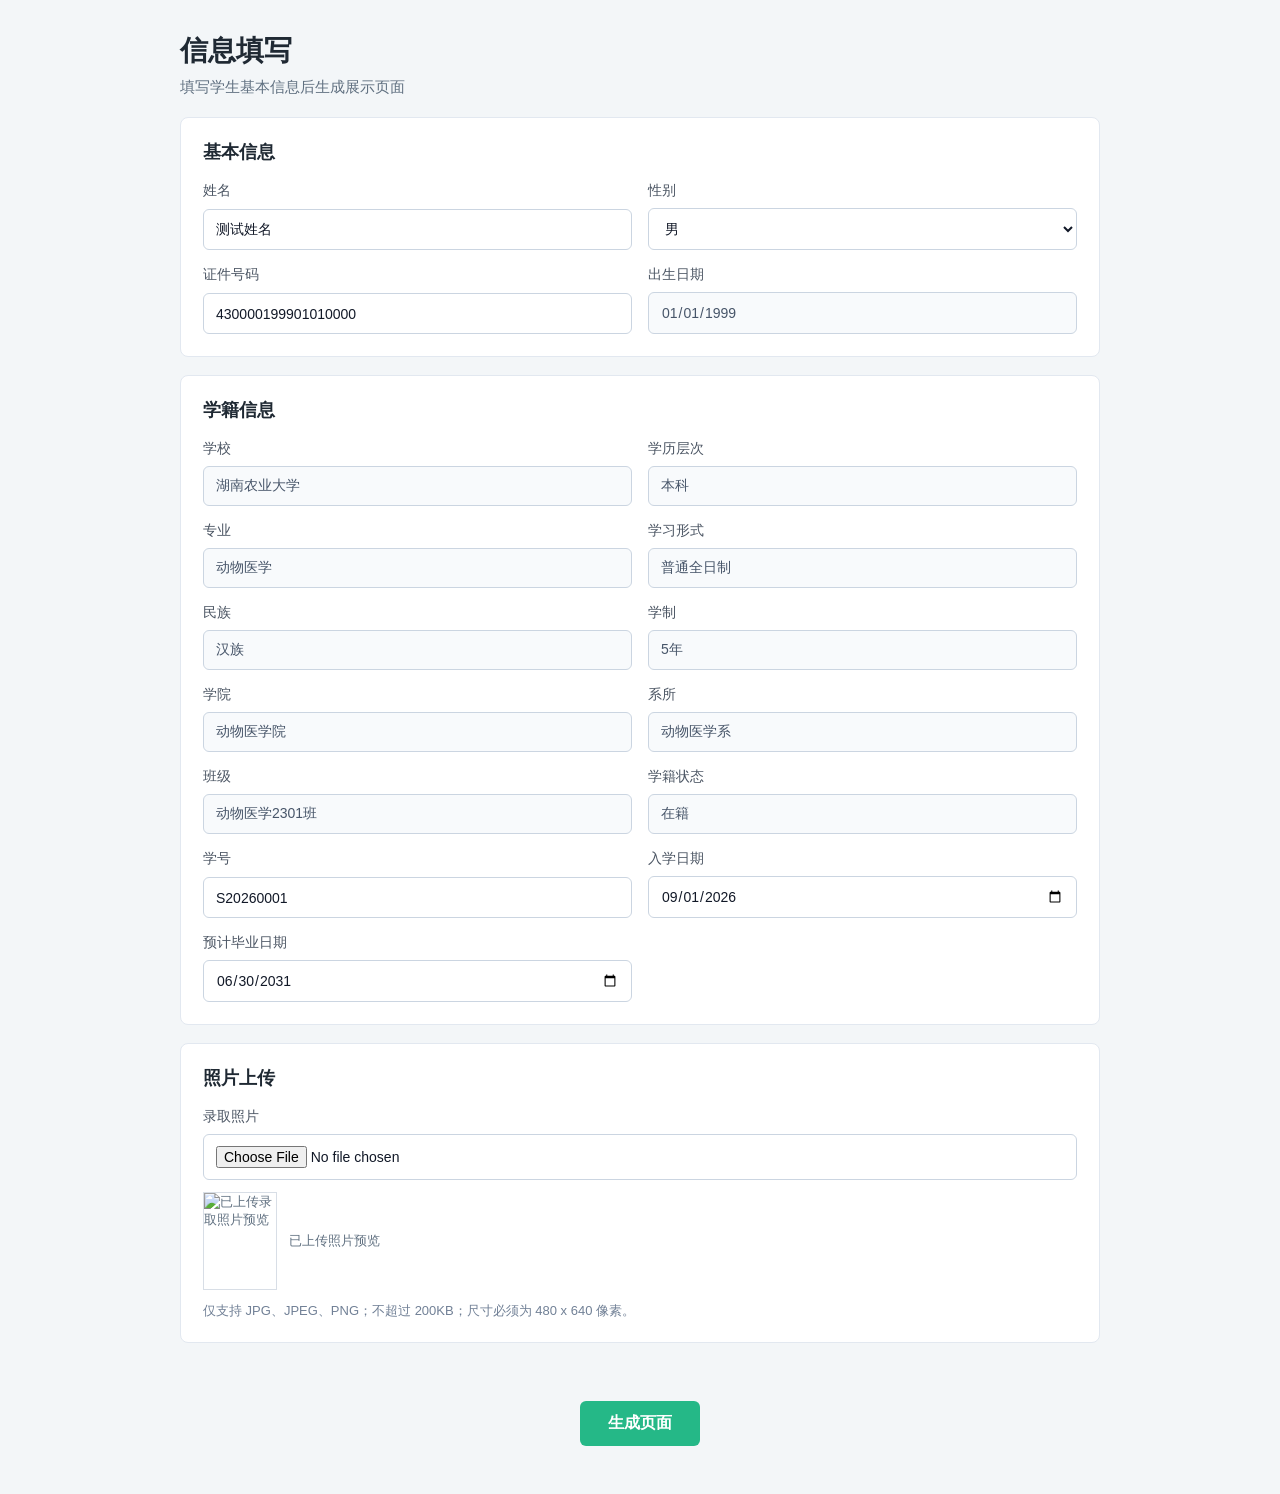
==== index.html @ 1a49b09f "Initial commit" ====
<!DOCTYPE html>
<html lang="zh-CN">

<head>
  <meta charset="UTF-8">
  <meta name="viewport" content="width=device-width, initial-scale=1.0">
  <title>信息填写</title>
  <link rel="stylesheet" href="./css/style.css">
</head>

<body class="form-page">
  <main class="form-shell">
    <header class="form-header">
      <h1>信息填写</h1>
      <p>填写学生基本信息后生成展示页面</p>
    </header>

    <form id="profileForm" class="profile-form" novalidate>
      <section class="form-section">
        <h2>基本信息</h2>
        <div class="form-grid">
          <label>
            <span>姓名</span>
            <input type="text" name="name" required autocomplete="name" value="测试姓名">
          </label>

          <label>
            <span>性别</span>
            <select name="gender" required>
              <option value="">请选择</option>
              <option value="男" selected>男</option>
              <option value="女">女</option>
            </select>
          </label>

          <label>
            <span>证件号码</span>
            <input type="text" name="idCard" required inputmode="text" maxlength="18" value="430000199901010000">
          </label>

          <label>
            <span>出生日期</span>
            <input type="date" name="birthDate" value="1999-01-01" readonly>
          </label>
        </div>
      </section>

      <section class="form-section">
        <h2>学籍信息</h2>
        <div class="form-grid">
          <label>
            <span>学校</span>
            <input type="text" name="school" readonly>
          </label>

          <label>
            <span>学历层次</span>
            <input type="text" name="educationLevel" readonly>
          </label>

          <label>
            <span>专业</span>
            <input type="text" name="major" readonly>
          </label>

          <label>
            <span>学习形式</span>
            <input type="text" name="studyType" readonly>
          </label>

          <label>
            <span>民族</span>
            <input type="text" name="nation" readonly>
          </label>

          <label>
            <span>学制</span>
            <input type="text" name="duration" readonly>
          </label>

          <label>
            <span>学院</span>
            <input type="text" name="college" readonly>
          </label>

          <label>
            <span>系所</span>
            <input type="text" name="department" readonly>
          </label>

          <label>
            <span>班级</span>
            <input type="text" name="className" readonly>
          </label>

          <label>
            <span>学籍状态</span>
            <input type="text" name="studentStatus" readonly>
          </label>

          <label>
            <span>学号</span>
            <input type="text" name="studentNo" value="S20260001" required>
          </label>

          <label>
            <span>入学日期</span>
            <input type="date" name="enrollmentDate" value="2026-09-01" required>
          </label>

          <label>
            <span>预计毕业日期</span>
            <input type="date" name="graduationDate" value="2031-06-30" required>
          </label>
        </div>
      </section>

      <section class="form-section">
        <h2>照片上传</h2>
        <div class="photo-upload">
          <label>
            <span>录取照片</span>
            <input type="file" id="admissionPhoto" name="admissionPhoto" accept="image/jpeg,image/png">
          </label>
          <div class="photo-preview" id="admissionPhotoPreview" hidden>
            <img alt="已上传录取照片预览">
            <p>已上传照片预览</p>
          </div>
          <p class="help-text">仅支持 JPG、JPEG、PNG；不超过 200KB；尺寸必须为 480 x 640 像素。</p>
        </div>
      </section>

      <p id="formError" class="error" role="alert"></p>

      <div class="form-actions">
        <button type="submit">生成页面</button>
      </div>
    </form>
  </main>

  <script src="./js/form.js"></script>
</body>

</html>
---- css/style.css ----
.form-page {
  min-height: 100vh;
  margin: 0;
  color: #1f2933;
  background: #f3f6f8;
  font-family: -apple-system, BlinkMacSystemFont, "Segoe UI", "PingFang SC", "Microsoft YaHei", sans-serif;
}

.form-shell {
  width: min(920px, calc(100% - 32px));
  margin: 0 auto;
  padding: 32px 0 48px;
}

.form-header {
  margin-bottom: 20px;
}

.form-header h1 {
  margin: 0 0 8px;
  font-size: 28px;
  font-weight: 700;
}

.form-header p {
  margin: 0;
  color: #607080;
  font-size: 15px;
}

.profile-form {
  display: grid;
  gap: 18px;
}

.form-section {
  background: #fff;
  border: 1px solid #e2e8f0;
  border-radius: 8px;
  padding: 22px;
}

.form-section h2 {
  margin: 0 0 18px;
  font-size: 18px;
  font-weight: 700;
}

.form-grid {
  display: grid;
  grid-template-columns: repeat(2, minmax(0, 1fr));
  gap: 16px;
}

.profile-form label {
  display: grid;
  gap: 8px;
  font-size: 14px;
  color: #4b5563;
}

.profile-form input,
.profile-form select {
  width: 100%;
  box-sizing: border-box;
  border: 1px solid #cbd5e1;
  border-radius: 6px;
  padding: 11px 12px;
  color: #111827;
  background: #fff;
  font: inherit;
}

.profile-form input[readonly] {
  color: #475569;
  background: #f8fafc;
}

.photo-upload {
  display: grid;
  gap: 12px;
}

.photo-preview {
  display: flex;
  align-items: center;
  gap: 12px;
  color: #607080;
  font-size: 13px;
}

.photo-preview img {
  width: 72px;
  height: 96px;
  border: 1px solid #d8dee6;
  object-fit: cover;
  background: #fff;
}

.help-text {
  margin: 0;
  color: #718096;
  font-size: 13px;
}

.error {
  min-height: 22px;
  margin: 0;
  color: #c53030;
  font-size: 14px;
}

.form-actions {
  display: flex;
  justify-content: center;
}

.form-actions button {
  border: 0;
  border-radius: 6px;
  padding: 12px 28px;
  color: #fff;
  background: #25b887;
  font-size: 16px;
  font-weight: 700;
  cursor: pointer;
}

.form-actions button:hover {
  background: #1fa276;
}

@media (max-width: 720px) {
  .form-shell {
    width: calc(100% - 24px);
    padding-top: 22px;
  }

  .form-grid {
    grid-template-columns: 1fr;
  }

  .form-section {
    padding: 18px;
  }
}
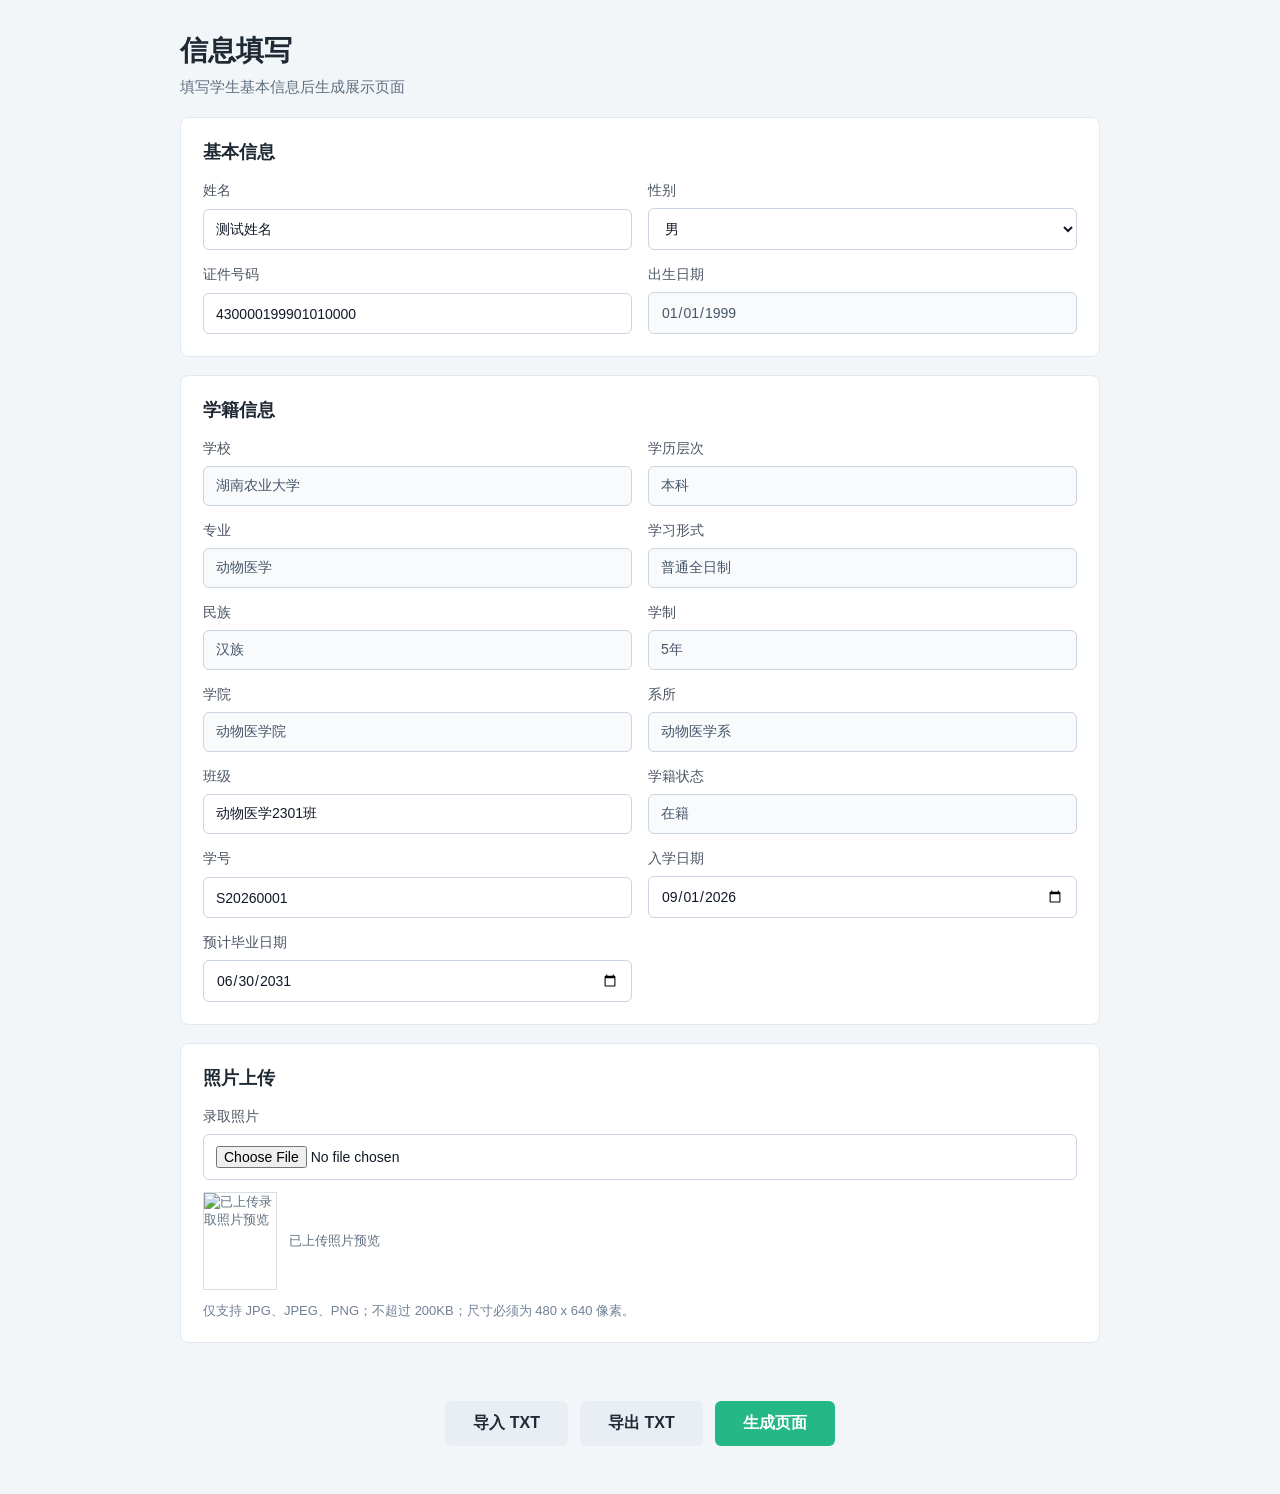
==== commit 5552604c: "Add profile import and export" ====
--- a/index.html
+++ b/index.html
@@ -90,7 +90,7 @@
 
           <label>
             <span>班级</span>
-            <input type="text" name="className" readonly>
+            <input type="text" name="className" required>
           </label>
 
           <label>
@@ -133,7 +133,10 @@
       <p id="formError" class="error" role="alert"></p>
 
       <div class="form-actions">
-        <button type="submit">生成页面</button>
+        <button type="button" id="importButton" class="secondary-button">导入 TXT</button>
+        <button type="button" id="exportButton" class="secondary-button">导出 TXT</button>
+        <button type="submit" class="primary-button">生成页面</button>
+        <input type="file" id="importFile" accept=".txt,text/plain,application/json" hidden>
       </div>
     </form>
   </main>
--- a/css/style.css
+++ b/css/style.css
@@ -106,12 +106,18 @@
 .error {
   min-height: 22px;
   margin: 0;
+  font-size: 14px;
   color: #c53030;
-  font-size: 14px;
+}
+
+.error.success {
+  color: #1f8a5b;
 }
 
 .form-actions {
   display: flex;
+  flex-wrap: wrap;
+  gap: 12px;
   justify-content: center;
 }
 
@@ -126,8 +132,21 @@
   cursor: pointer;
 }
 
-.form-actions button:hover {
+.form-actions .primary-button {
+  background: #25b887;
+}
+
+.form-actions .primary-button:hover {
   background: #1fa276;
+}
+
+.form-actions .secondary-button {
+  color: #1f2933;
+  background: #e8eef3;
+}
+
+.form-actions .secondary-button:hover {
+  background: #dbe4ec;
 }
 
 @media (max-width: 720px) {
@@ -143,4 +162,8 @@
   .form-section {
     padding: 18px;
   }
+
+  .form-actions button {
+    flex: 1 1 100%;
+  }
 }
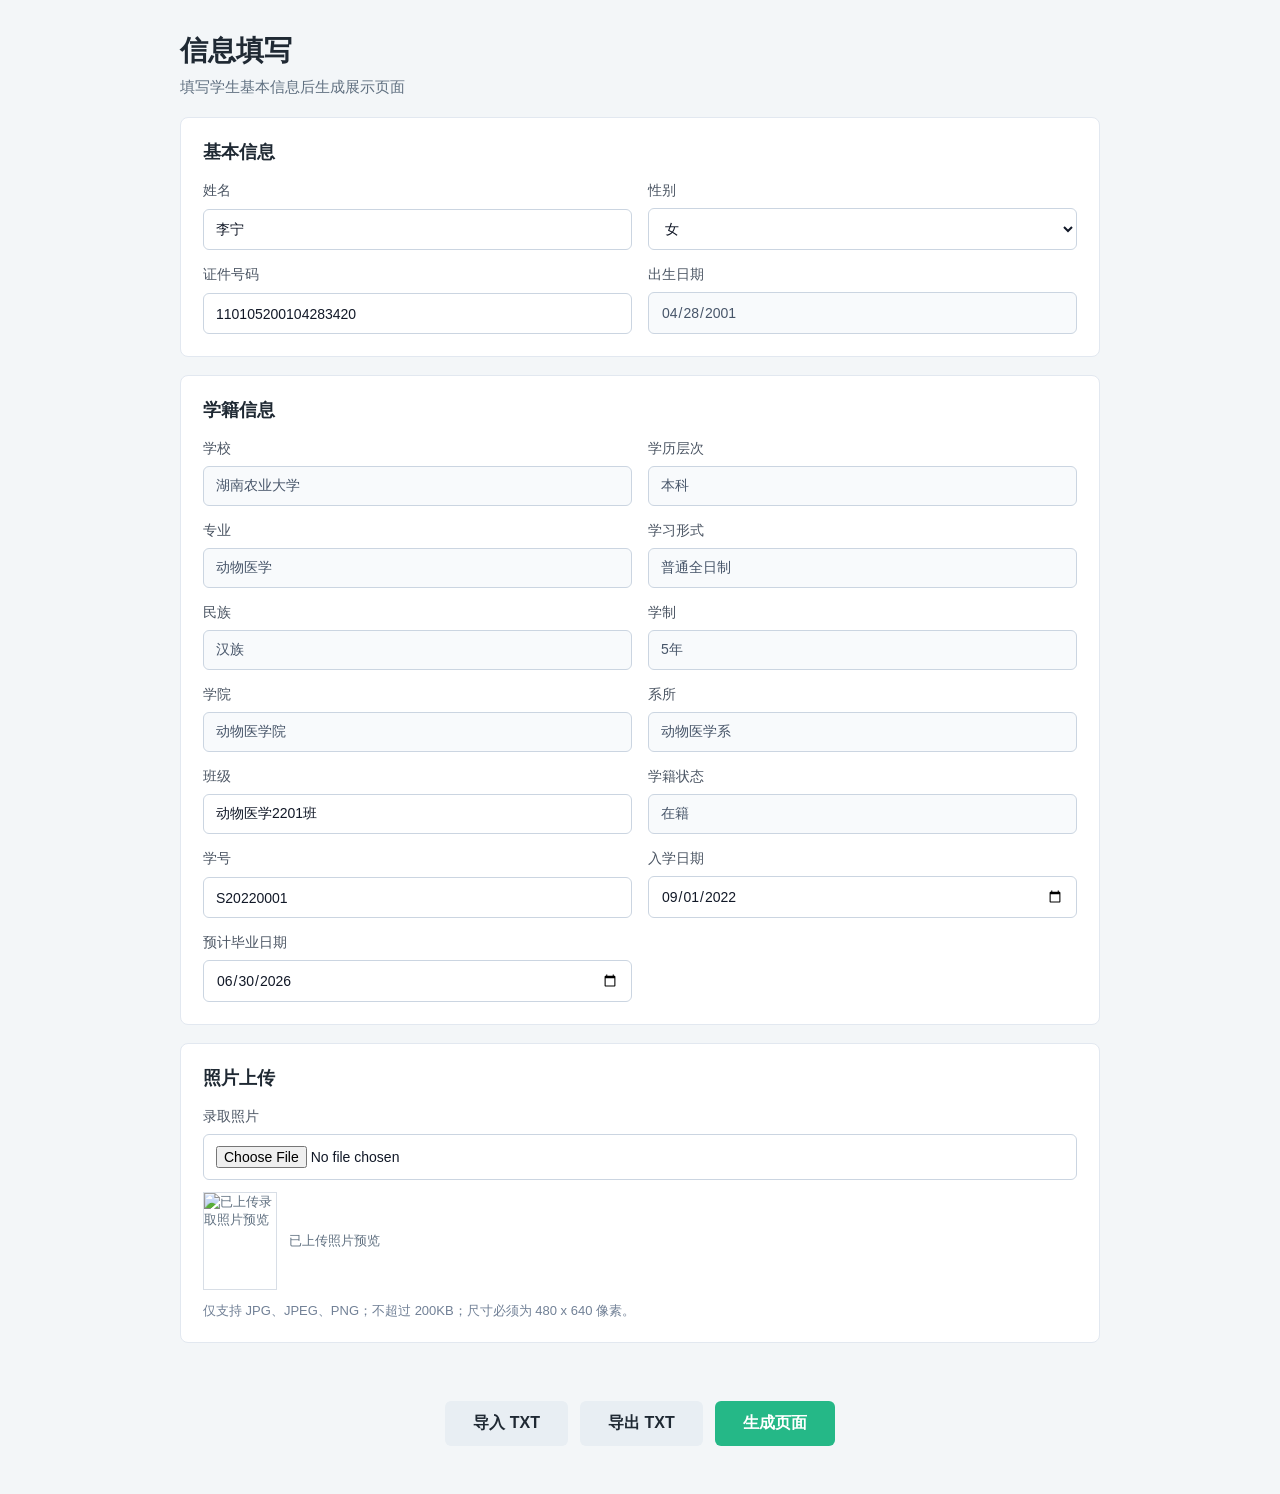
==== commit db40738f: "Update default student profile" ====
--- a/index.html
+++ b/index.html
@@ -21,26 +21,26 @@
         <div class="form-grid">
           <label>
             <span>姓名</span>
-            <input type="text" name="name" required autocomplete="name" value="测试姓名">
+            <input type="text" name="name" required autocomplete="name" value="李宁">
           </label>
 
           <label>
             <span>性别</span>
             <select name="gender" required>
               <option value="">请选择</option>
-              <option value="男" selected>男</option>
-              <option value="女">女</option>
+              <option value="男">男</option>
+              <option value="女" selected>女</option>
             </select>
           </label>
 
           <label>
             <span>证件号码</span>
-            <input type="text" name="idCard" required inputmode="text" maxlength="18" value="430000199901010000">
+            <input type="text" name="idCard" required inputmode="text" maxlength="18" value="110105200104283420">
           </label>
 
           <label>
             <span>出生日期</span>
-            <input type="date" name="birthDate" value="1999-01-01" readonly>
+            <input type="date" name="birthDate" value="2001-04-28" readonly>
           </label>
         </div>
       </section>
@@ -90,7 +90,7 @@
 
           <label>
             <span>班级</span>
-            <input type="text" name="className" required>
+            <input type="text" name="className" value="动物医学2201班" required>
           </label>
 
           <label>
@@ -100,17 +100,17 @@
 
           <label>
             <span>学号</span>
-            <input type="text" name="studentNo" value="S20260001" required>
+            <input type="text" name="studentNo" value="S20220001" required>
           </label>
 
           <label>
             <span>入学日期</span>
-            <input type="date" name="enrollmentDate" value="2026-09-01" required>
+            <input type="date" name="enrollmentDate" value="2022-09-01" required>
           </label>
 
           <label>
             <span>预计毕业日期</span>
-            <input type="date" name="graduationDate" value="2031-06-30" required>
+            <input type="date" name="graduationDate" value="2026-06-30" required>
           </label>
         </div>
       </section>
@@ -138,6 +138,16 @@
         <button type="submit" class="primary-button">生成页面</button>
         <input type="file" id="importFile" accept=".txt,text/plain,application/json" hidden>
       </div>
+
+      <section id="wechatTransferPanel" class="wechat-transfer-panel" hidden>
+        <h2>微信导入/导出</h2>
+        <p class="help-text">微信内置浏览器不支持直接下载或选择 TXT 文件，请复制下方内容保存，或粘贴 TXT 内容后导入。</p>
+        <textarea id="transferText" rows="10" placeholder="导出的 TXT 内容会显示在这里，也可以把 TXT 内容粘贴到这里导入。"></textarea>
+        <div class="form-actions compact-actions">
+          <button type="button" id="copyTransferButton" class="secondary-button">复制内容</button>
+          <button type="button" id="pasteImportButton" class="primary-button">导入文本</button>
+        </div>
+      </section>
     </form>
   </main>
 
--- a/css/style.css
+++ b/css/style.css
@@ -149,6 +149,40 @@
   background: #dbe4ec;
 }
 
+.compact-actions {
+  justify-content: flex-start;
+}
+
+.wechat-transfer-panel {
+  display: grid;
+  gap: 12px;
+  background: #fff;
+  border: 1px solid #e2e8f0;
+  border-radius: 8px;
+  padding: 22px;
+}
+
+.wechat-transfer-panel[hidden] {
+  display: none;
+}
+
+.wechat-transfer-panel h2 {
+  margin: 0;
+  font-size: 18px;
+}
+
+.wechat-transfer-panel textarea {
+  width: 100%;
+  min-height: 220px;
+  box-sizing: border-box;
+  border: 1px solid #cbd5e1;
+  border-radius: 6px;
+  padding: 12px;
+  color: #111827;
+  font: 13px/1.5 ui-monospace, SFMono-Regular, Menlo, Monaco, Consolas, monospace;
+  resize: vertical;
+}
+
 @media (max-width: 720px) {
   .form-shell {
     width: calc(100% - 24px);
